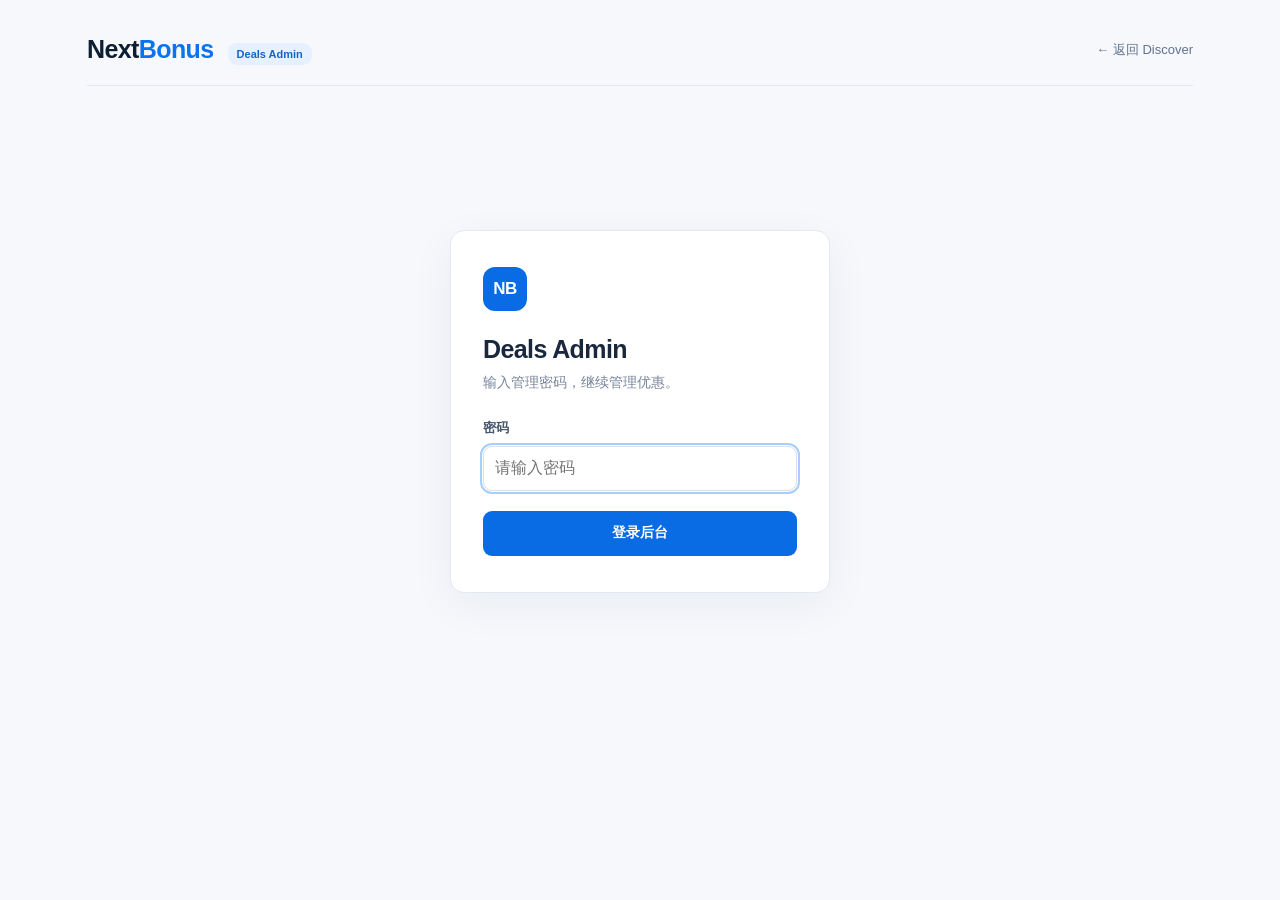
==== admin/index.html @ a1c62db4 "Publish NextBonus preview" ====
<!doctype html>
<html lang="zh-CN">
<head>
  <meta charset="utf-8" />
  <meta name="viewport" content="width=device-width, initial-scale=1" />
  <meta name="robots" content="noindex,nofollow" />
  <title>NextBonus · Deals 管理</title>
  <link rel="stylesheet" href="./admin.css" />
</head>
<body>
  <div class="shell">
    <header class="top">
      <div><a class="brand" href="../index.html">Next<span>Bonus</span></a><span class="badge">Deals Admin</span></div>
      <div class="top-actions"><button type="button" class="secondary" id="logout" hidden>退出后台</button><a class="back" href="../index.html">← 返回 Discover</a></div>
    </header>
    <main>
      <div id="notice" class="notice" role="status" aria-live="polite"></div>
      <section id="login-view" class="login-wrap">
        <form id="login-form" class="login-card">
          <div class="login-mark" aria-hidden="true">NB</div>
          <h1>Deals Admin</h1>
          <p>输入管理密码，继续管理优惠。</p>
          <label for="admin-password">密码</label>
          <input id="admin-password" name="password" type="password" required autocomplete="current-password" autofocus placeholder="请输入密码" />
          <button class="primary" type="submit" id="login-submit">登录后台</button>
        </form>
      </section>
      <section id="list-view" hidden>
        <div class="heading"><div><h1>Deals</h1><p>添加、修改、发布和下架优惠。发布后 Discover 自动读取最新内容。</p></div><button class="primary" id="new-deal" type="button">＋ Add Deal</button></div>
        <div class="toolbar"><label>搜索 <input id="filter-search" type="search" placeholder="标题、商家或分类" /></label>
        <label>状态 <select id="filter-status"><option value="">全部</option><option value="published">Published</option><option value="draft">Draft</option><option value="archived">Archived</option></select></label>
        <button type="button" id="reload" class="secondary">刷新</button></div>
        <div class="table-wrap"><table><thead><tr><th>Deal</th><th>分类 / 商家</th><th>状态</th><th>更新</th><th>点击</th><th></th></tr></thead><tbody id="deal-rows"><tr><td colspan="6">正在连接 API…</td></tr></tbody></table></div>
        <p id="count" class="small"></p>
      </section>
      <section id="editor-view" hidden>
        <div class="heading"><div><h1 id="editor-title">Add Deal</h1><p>必填标题；发布时必须有有效 HTTPS Deal URL。其他字段可选。</p></div><button type="button" class="secondary" id="cancel-edit">← Deals 列表</button></div>
        <form id="deal-form">
          <div class="fields">
            <label class="wide">标题 * <input name="title" maxlength="180" required placeholder="例如 Amazon 50% Off Gift Card" /></label>
            <label>分类 <input name="category" list="category-options" maxlength="50" placeholder="购物" /><datalist id="category-options"><option value="购物"></option><option value="旅行"></option><option value="羊毛省钱"></option><option value="信用卡"></option><option value="银行"></option><option value="券商"></option><option value="生活"></option></datalist></label>
            <label>商家 <input name="merchant" maxlength="100" placeholder="Amazon" /></label>
            <label class="wide">摘要 <textarea name="summary" rows="2" maxlength="320" placeholder="卡片中展示的短介绍"></textarea></label>
            <label class="wide">详情 <textarea name="description" rows="5" placeholder="优惠详情、使用方法及注意事项"></textarea></label>
            <label>价格（USD） <input name="price" type="number" step="0.01" min="0" placeholder="25.00" /></label>
            <label>原价（USD） <input name="originalPrice" type="number" step="0.01" min="0" placeholder="50.00" /></label>
            <label>奖励文字 <input name="rewardText" maxlength="100" placeholder="例如 100% Cashback / 50,000 Points" /></label>
            <label>Promo Code <input name="promoCode" maxlength="100" /></label>
            <label class="wide">Deal URL * <input name="dealUrl" type="url" placeholder="https://..." /></label>
            <label class="wide">Affiliate URL <input name="affiliateUrl" type="url" placeholder="https://...（选填；优先用于跳转）" /></label>
            <label class="wide">图片 URL <input id="image-url" name="imageUrl" type="url" placeholder="https://...（可粘贴图片链接）" /></label>
            <div class="image-tools wide"><label>或上传图片（PNG / JPG / WebP / GIF，最多 5 MB） <input id="image-file" type="file" accept="image/png,image/jpeg,image/webp,image/gif" /></label><button type="button" class="secondary" id="upload-image">上传图片</button><img id="image-preview" alt="优惠图片预览" hidden /></div>
            <label>开始日期 <input name="startsOn" type="date" /></label>
            <label>结束日期 <input name="expiresOn" type="date" /></label>
            <label>状态 <select name="status"><option value="draft">Draft（草稿）</option><option value="published">Published（发布）</option><option value="archived">Archived（下架）</option></select></label>
            <label>Slug（留空自动生成） <input name="slug" pattern="[a-z0-9]+(-[a-z0-9]+)*" placeholder="amazon-gift-card" /></label>
            <label class="check wide"><input type="checkbox" name="featured" /> Featured（首页推荐）</label>
          </div>
          <div class="actions"><button type="submit" class="primary" id="save-deal">保存 Deal</button><button type="button" class="secondary" id="cancel-edit-bottom">取消</button><button type="button" class="danger" id="delete-deal" hidden>删除 Deal</button></div>
        </form>
      </section>
    </main>
  </div>
  <script src="../features/deals/config.js"></script>
  <script src="./admin.js"></script>
</body>
</html>
---- admin/admin.css ----
:root{font-family:Inter,-apple-system,BlinkMacSystemFont,"Segoe UI",sans-serif;color:#19283d;background:#f6f8fc}*{box-sizing:border-box}body{margin:0}.shell{max-width:1150px;margin:auto;padding:20px 22px 80px}.top{display:flex;justify-content:space-between;align-items:center;gap:12px;padding:15px 0 20px;border-bottom:1px solid #e2e7f0}.brand{color:#0c1e32;text-decoration:none;font-weight:850;letter-spacing:-.6px;font-size:25px}.brand span{color:#0a74ef}.badge{display:inline-block;margin-left:14px;padding:5px 9px;font-size:11px;font-weight:750;border-radius:9px;background:#e7f0ff;color:#1764c5}.back{font-size:13px;color:#60748f;text-decoration:none}.heading{display:flex;justify-content:space-between;align-items:center;gap:20px;margin:26px 0}.heading h1{margin:0;font-size:28px;letter-spacing:-.6px}.heading p{margin:7px 0 0;color:#637189;font-size:14px;line-height:1.45}button{cursor:pointer;font:inherit;border:0;border-radius:9px;padding:10px 14px;font-size:14px;font-weight:650}button:disabled{opacity:.6;cursor:not-allowed}.primary{background:#096ce4;color:white}.primary:hover{background:#075bc4}.secondary{background:white;color:#304158;border:1px solid #d7e0eb}.secondary:hover{background:#f3f7fd}.danger{background:#fff2f0;border:1px solid #efc9c2;color:#a1281c}.notice{display:none;padding:12px 14px;margin-top:20px;border:1px solid #c6daf8;border-radius:10px;background:#eef5ff;color:#174786;white-space:pre-wrap;line-height:1.5}.notice:not(:empty){display:block}.notice.error{background:#fff4f0;border-color:#f6c1b9;color:#a12522}.toolbar{display:flex;align-items:end;gap:12px;flex-wrap:wrap;margin:20px 0}.toolbar label{font-size:12px;color:#6b788a;display:grid;gap:5px}.toolbar input{width:260px}.toolbar select{min-width:138px}input,textarea,select{border:1px solid #d7e0eb;background:white;border-radius:9px;padding:10px 11px;font:inherit;color:#23334a;min-width:0;width:100%}input:focus,textarea:focus,select:focus{outline:2px solid #a7cdfb;outline-offset:1px}input[type=checkbox],input[type=file]{width:auto}textarea{resize:vertical;line-height:1.5}.table-wrap{background:white;border:1px solid #e3e8f0;border-radius:12px;overflow-x:auto}table{border-collapse:collapse;width:100%;min-width:650px}thead{background:#f9fbfd}th,td{text-align:left;padding:13px 15px;border-bottom:1px solid #edf1f5;font-size:13px}th{font-size:11px;text-transform:uppercase;letter-spacing:.08em;color:#738198;font-weight:750}tbody tr:last-child td{border-bottom:0}td small{display:block;color:#8390a1;margin-top:3px}.deal-cell{display:flex;align-items:center;gap:12px;min-width:220px}.deal-thumb{width:64px;height:50px;object-fit:cover;background:#f1f3f7;border-radius:8px;flex-shrink:0}.deal-thumb-placeholder{display:grid;place-items:center;color:#7a8698;font-weight:800}.status{font-size:12px;border-radius:20px;padding:4px 8px;background:#f1f3f6;color:#627084}.status.published{background:#e7f7ed;color:#18723b}.status.draft{background:#fff5de;color:#966012}.table-actions{display:flex;justify-content:flex-end;gap:7px}.table-actions button{padding:7px 10px;font-size:12px}.small{font-size:12px;color:#8490a0}form{background:white;border:1px solid #e2e8f0;border-radius:14px;padding:25px}.fields{display:grid;grid-template-columns:repeat(2,minmax(0,1fr));gap:18px 22px}.fields>label,.image-tools>label{display:grid;gap:8px;font-size:13px;color:#51627a;font-weight:650}.fields .wide{grid-column:1/-1}.image-tools{display:flex;align-items:end;gap:16px;flex-wrap:wrap}.image-tools label{flex:1;min-width:240px}.image-tools img{width:90px;height:75px;object-fit:cover;border-radius:8px;border:1px solid #dee6f0}.check{display:flex!important;flex-direction:row;align-items:center}.actions{display:flex;gap:10px;margin-top:28px;padding-top:20px;border-top:1px solid #edf1f6}.actions .danger{margin-left:auto}[hidden]{display:none!important}@media(max-width:640px){.shell{padding:12px 14px 50px}.heading{align-items:flex-start;flex-direction:column}.heading button{width:100%}.fields{grid-template-columns:1fr}.toolbar input{width:100%}.toolbar label:first-child{flex:1}.brand{font-size:21px}.badge{margin-left:8px}.top{align-items:flex-start}.back{font-size:12px}.actions{flex-wrap:wrap}.actions>*{flex:1}}
.top-actions{display:flex;align-items:center;gap:16px}
.login-wrap{display:flex;align-items:center;justify-content:center;min-height:min(650px,75vh);padding:20px}
.login-card{width:min(100%,380px);padding:36px 32px;text-align:left;box-shadow:0 12px 45px rgba(20,42,85,.055)}
.login-mark{width:44px;height:44px;display:grid;place-items:center;border-radius:12px;color:#fff;background:#096ce4;font-size:17px;font-weight:850;letter-spacing:-.5px}
.login-card h1{font-size:25px;letter-spacing:-.6px;margin:24px 0 8px}
.login-card p{font-size:14px;color:#77859a;line-height:1.5;margin:0 0 26px}
.login-card label{display:block;font-size:13px;color:#47566d;font-weight:650;margin-bottom:9px}
.login-card input{height:45px}
.login-card button{display:block;width:100%;height:45px;margin-top:20px}
@media(max-width:640px){.login-wrap{min-height:65vh;padding:0}.login-card{padding:30px 20px}.top-actions{gap:10px}}
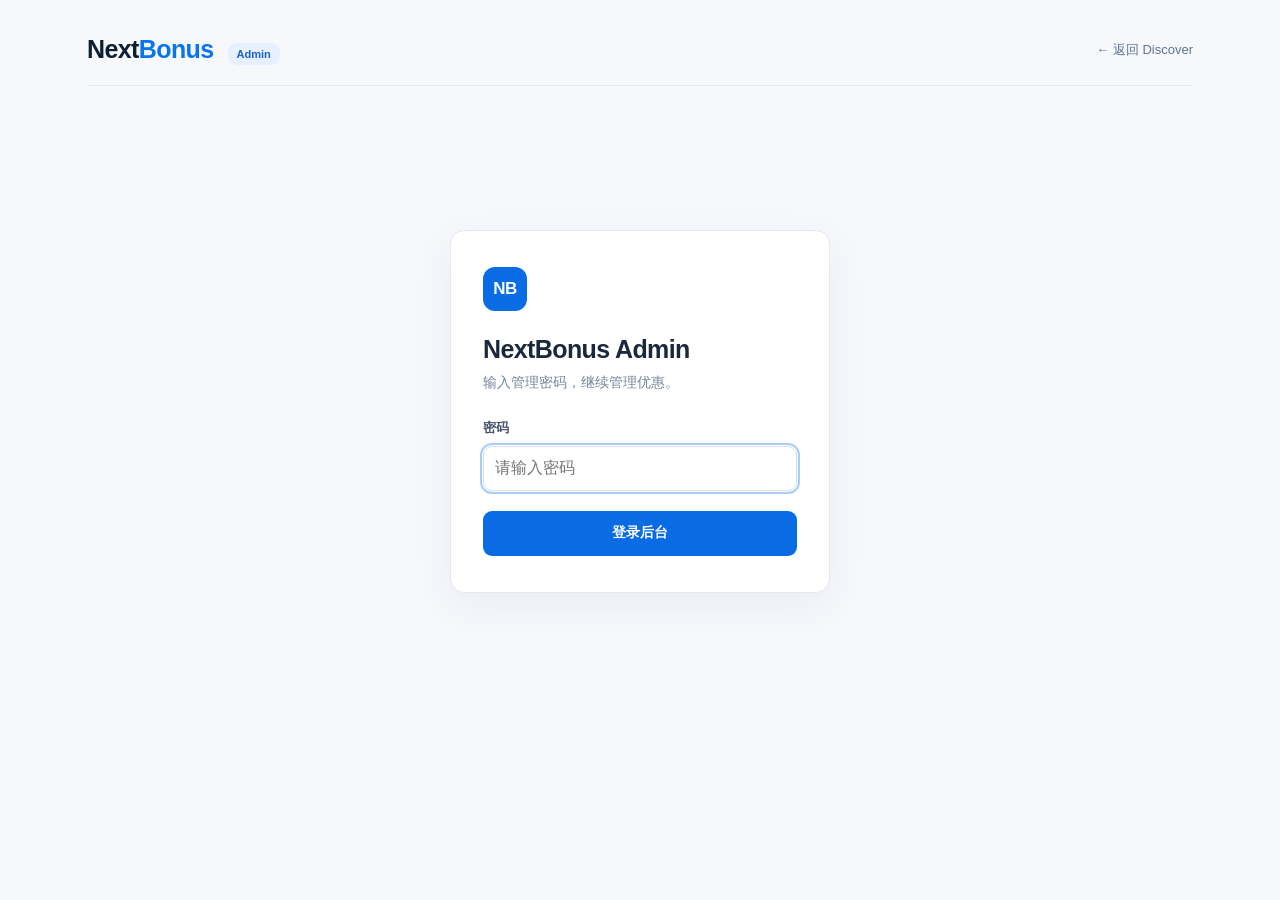
==== commit bbaf3bac: "Publish NextBonus preview" ====
--- a/admin/index.html
+++ b/admin/index.html
@@ -4,13 +4,13 @@
   <meta charset="utf-8" />
   <meta name="viewport" content="width=device-width, initial-scale=1" />
   <meta name="robots" content="noindex,nofollow" />
-  <title>NextBonus · Deals 管理</title>
+  <title>NextBonus · Admin</title>
   <link rel="stylesheet" href="./admin.css" />
 </head>
 <body>
   <div class="shell">
     <header class="top">
-      <div><a class="brand" href="../index.html">Next<span>Bonus</span></a><span class="badge">Deals Admin</span></div>
+      <div><a class="brand" href="../index.html">Next<span>Bonus</span></a><span class="badge">Admin</span></div>
       <div class="top-actions"><button type="button" class="secondary" id="logout" hidden>退出后台</button><a class="back" href="../index.html">← 返回 Discover</a></div>
     </header>
     <main>
@@ -18,12 +18,25 @@
       <section id="login-view" class="login-wrap">
         <form id="login-form" class="login-card">
           <div class="login-mark" aria-hidden="true">NB</div>
-          <h1>Deals Admin</h1>
+          <h1>NextBonus Admin</h1>
           <p>输入管理密码，继续管理优惠。</p>
           <label for="admin-password">密码</label>
           <input id="admin-password" name="password" type="password" required autocomplete="current-password" autofocus placeholder="请输入密码" />
           <button class="primary" type="submit" id="login-submit">登录后台</button>
         </form>
+      </section>
+      <nav id="admin-tabs" class="admin-tabs" aria-label="后台模块" hidden>
+        <button type="button" class="admin-tab active" id="tab-deals" aria-selected="true">Deals</button>
+        <button type="button" class="admin-tab" id="tab-cards" aria-selected="false">信用卡</button>
+      </nav>
+      <section id="card-view" hidden>
+        <div class="heading"><div><h1>信用卡</h1><p>选择主 Offer 后直接发布；所有字段来自已导入的 WordPress 产品卡片。</p></div><button id="cards-reload" class="secondary" type="button">刷新</button></div>
+        <div class="toolbar">
+          <label>搜索 <input id="cards-search" type="search" placeholder="信用卡名称或 Slug" /></label>
+          <label>状态 <select id="cards-status"><option value="">全部</option><option value="draft">Draft</option><option value="published">Published</option></select></label>
+        </div>
+        <p class="small" id="cards-count"></p>
+        <div id="cards-list" class="credit-admin-list" aria-live="polite"></div>
       </section>
       <section id="list-view" hidden>
         <div class="heading"><div><h1>Deals</h1><p>添加、修改、发布和下架优惠。发布后 Discover 自动读取最新内容。</p></div><button class="primary" id="new-deal" type="button">＋ Add Deal</button></div>
@@ -62,6 +75,7 @@
     </main>
   </div>
   <script src="../features/deals/config.js"></script>
-  <script src="./admin.js"></script>
+  <script src="./admin.js?v=20261112-2"></script>
+  <script src="./credit-cards-admin.js?v=20261112-2"></script>
 </body>
 </html>
--- a/admin/admin.css
+++ b/admin/admin.css
@@ -9,3 +9,29 @@
 .login-card input{height:45px}
 .login-card button{display:block;width:100%;height:45px;margin-top:20px}
 @media(max-width:640px){.login-wrap{min-height:65vh;padding:0}.login-card{padding:30px 20px}.top-actions{gap:10px}}
+
+/* Credit-card review: existing admin shell, independent tab and inline publish. */
+.admin-tabs{display:flex;gap:6px;margin:18px 0 4px;border-bottom:1px solid #dee6f0}
+.admin-tab{border:0;border-radius:9px 9px 0 0;padding:12px 24px;background:transparent;color:#64748b;font-weight:750}
+.admin-tab.active{color:#096ce4;background:#eaf2ff;box-shadow:inset 0 -2px #096ce4}
+.credit-admin-list{display:grid;gap:14px}
+.credit-admin-row{display:grid;grid-template-columns:110px minmax(0,1fr) minmax(230px,290px);gap:18px;background:#fff;border:1px solid #e2e8f0;border-radius:14px;padding:18px;align-items:start}
+.credit-admin-image{width:110px;height:72px;object-fit:contain;background:#f7f9fc;border-radius:10px}
+.credit-admin-placeholder{display:grid;place-items:center;color:#738198;font-weight:700;text-align:center}
+.credit-admin-title{display:flex;gap:9px;align-items:center;flex-wrap:wrap}
+.credit-admin-title strong{font-size:16px}
+.credit-admin-main small{display:block;color:#64748b;margin:7px 0;overflow-wrap:anywhere}
+.credit-admin-highlight{color:#526078;font-size:13px;margin:10px 0;line-height:1.5}
+.credit-admin-actions{display:grid;gap:8px;align-content:start}
+.credit-admin-actions label{font-size:12px;font-weight:700;color:#5b6a80}
+.credit-admin-actions select{width:100%;font-size:13px}
+.credit-admin-buttons{display:flex;gap:8px}
+.credit-admin-buttons button{flex:1}
+.credit-admin-detail{margin-top:12px;border-top:1px solid #edf1f6;padding-top:12px;font-size:13px}
+.credit-admin-detail summary{cursor:pointer;color:#096ce4;font-weight:700;margin-bottom:6px}
+.credit-admin-detail p{margin:6px 0;color:#526078;white-space:pre-wrap}
+.credit-admin-offer-list{margin:8px 0;padding-left:18px}
+.credit-admin-offer-list li{margin:9px 0;overflow-wrap:anywhere}
+.credit-admin-link{color:#096ce4;font-size:12px;overflow-wrap:anywhere}
+.credit-admin-empty{background:#fff;border:1px solid #e2e8f0;border-radius:12px;padding:30px;text-align:center;color:#64748b}
+@media(max-width:760px){.credit-admin-row{grid-template-columns:78px minmax(0,1fr)}.credit-admin-image{width:78px;height:56px}.credit-admin-actions{grid-column:1/-1}.credit-admin-buttons button{min-height:42px}.admin-tab{flex:1}}
